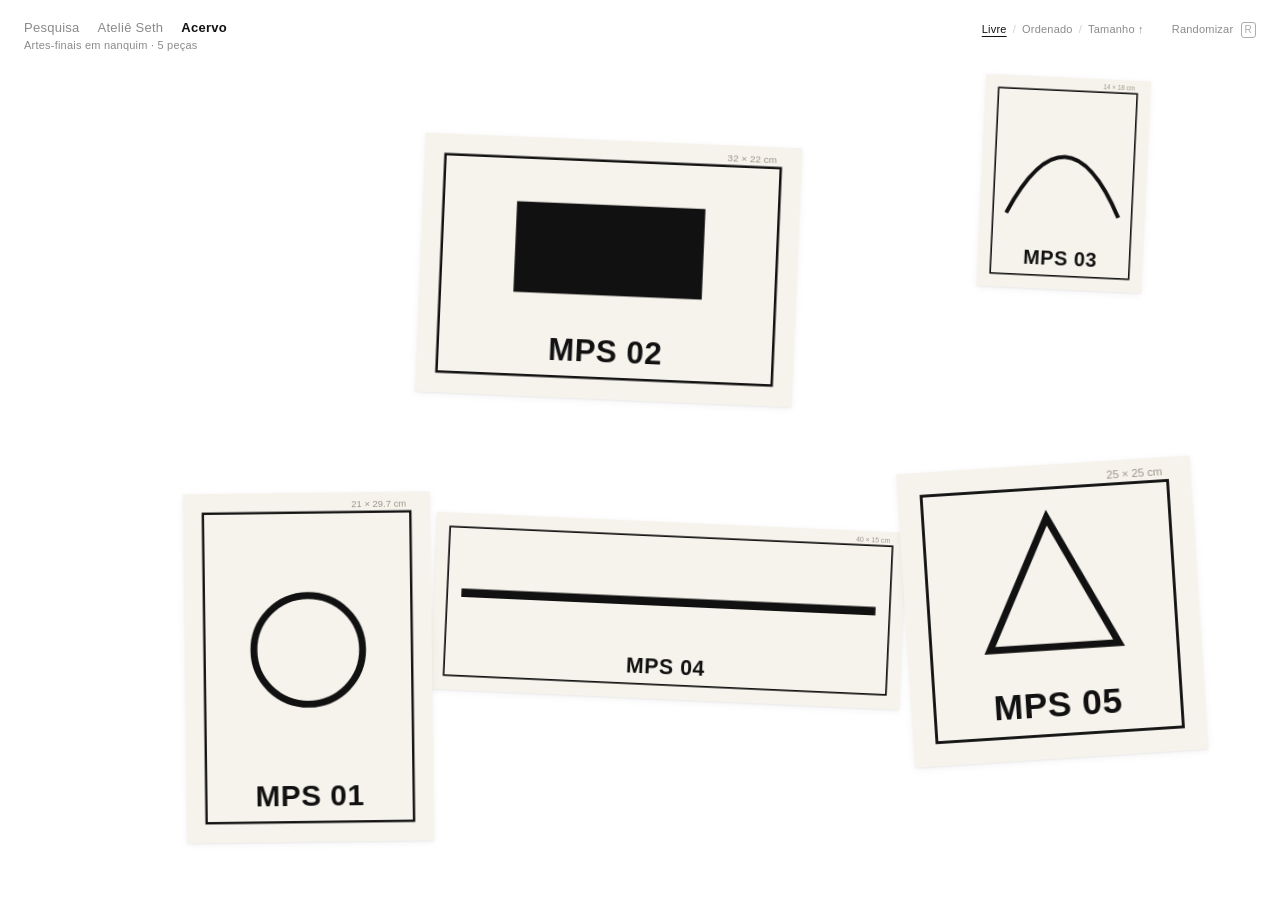
==== index.html @ 9437423a "Versao inicial do acervo Atelie Seth" ====
<!DOCTYPE html>
<html lang="pt-BR">
<head>
  <meta charset="UTF-8" />
  <meta name="viewport" content="width=device-width, initial-scale=1.0" />
  <title>Acervo — Ateliê Seth</title>
  <meta name="description" content="Arquivo interativo de artes-finais originais em nanquim do Ateliê Seth." />
  <link rel="stylesheet" href="style.css" />
</head>
<body class="page-acervo">

  <!-- Cabeçalho comum às três páginas -->
  <header class="site-header">
    <nav class="site-nav" aria-label="Seções do site">
      <a href="pesquisa.html">Pesquisa</a>
      <a href="seth.html">Ateliê Seth</a>
      <a href="index.html" aria-current="page">Acervo</a>
    </nav>
    <p class="site-header__meta">Artes-finais em nanquim · <span id="piece-count">0</span> peças</p>
  </header>

  <!-- Organização da mesa -->
  <div class="controls" role="toolbar" aria-label="Organização do acervo">
    <div class="controls__group" role="group" aria-label="Disposição das peças">
      <button type="button" class="ctrl" data-modo="livre" aria-pressed="true">Livre</button>
      <span class="controls__sep" aria-hidden="true">/</span>
      <button type="button" class="ctrl" data-modo="id" aria-pressed="false">Ordenado</button>
      <span class="controls__sep" aria-hidden="true">/</span>
      <button type="button" class="ctrl" data-modo="tamanho" aria-pressed="false"
              title="Ordenar por tamanho (clique de novo para inverter)">Tamanho <span class="ctrl__seta" aria-hidden="true">↑</span></button>
    </div>
    <button type="button" class="ctrl ctrl--rand" id="btn-randomizar"
            title="Espalhar as peças de novo (tecla R)">Randomizar <kbd>R</kbd></button>
  </div>

  <!-- Mesa de luz: os itens são inseridos aqui pelo script.js -->
  <main id="canvas" class="canvas" aria-label="Mesa de trabalho com as artes-finais"></main>

  <!-- Visualização em destaque + ficha técnica (preenchida pelo script.js) -->
  <div id="viewer" class="viewer" role="dialog" aria-modal="true" aria-labelledby="viewer-title" hidden>
    <div class="viewer__backdrop" data-close></div>

    <div class="viewer__stage" id="viewer-stage" data-close>
      <img class="viewer__image" id="viewer-image" alt="" draggable="false" />
    </div>

    <aside class="viewer__sheet" id="viewer-sheet" aria-label="Ficha técnica">
      <header class="sheet__header">
        <p class="sheet__kicker">Número de tombo</p>
        <h2 class="sheet__title" id="viewer-title"></h2>
      </header>
      <dl class="sheet__list" id="viewer-list"></dl>
    </aside>

    <nav class="viewer__nav" aria-label="Navegar entre peças">
      <button type="button" class="viewer__btn viewer__btn--prev" id="viewer-prev" aria-label="Peça anterior">←</button>
      <span class="viewer__counter" id="viewer-counter" aria-live="polite"></span>
      <button type="button" class="viewer__btn viewer__btn--next" id="viewer-next" aria-label="Próxima peça">→</button>
    </nav>

    <button type="button" class="viewer__close" id="viewer-close" aria-label="Fechar visualização">Fechar <span aria-hidden="true">×</span></button>
  </div>

  <script src="script.js"></script>
</body>
</html>
---- style.css ----
/* ==========================================================================
   Ateliê Seth — Arquivo de Artes-Finais
   Etapa 1: mesa de luz (canvas livre) + itens
   ========================================================================== */

:root {
  --bg: #ffffff;
  --ink: #111111;
  --ink-soft: #8a8a8a;

  /* Sombra do papel: repouso / levantado durante o arrasto */
  --shadow-rest: 0 1px 2px rgba(0, 0, 0, 0.06), 0 2px 8px rgba(0, 0, 0, 0.05);
  --shadow-lift: 0 6px 14px rgba(0, 0, 0, 0.10), 0 18px 40px rgba(0, 0, 0, 0.12);

  --font: "Helvetica Neue", Helvetica, Arial, sans-serif;
}

*,
*::before,
*::after {
  box-sizing: border-box;
}

html,
body {
  margin: 0;
  height: 100%;
  background: var(--bg);
  color: var(--ink);
  font-family: var(--font);
  -webkit-font-smoothing: antialiased;
}

body.page-acervo {
  overflow: hidden; /* a mesa ocupa a tela inteira, sem rolagem */
}

/* --------------------------------------------------------------------------
   Cabeçalho comum (Pesquisa / Ateliê Seth / Acervo)
   -------------------------------------------------------------------------- */
.site-header {
  position: fixed;
  top: 20px;
  left: 24px;
  z-index: 100000; /* sempre acima das peças */
  transition: opacity 300ms ease;
}

.site-nav {
  display: flex;
  gap: 18px;
  font-size: 13px;
  letter-spacing: 0.02em;
}

.site-nav a {
  color: var(--ink-soft);
  text-decoration: none;
  transition: color 150ms ease;
}

.site-nav a:hover {
  color: var(--ink);
}

.site-nav a[aria-current="page"] {
  color: var(--ink);
  font-weight: 600;
}

.site-nav a:focus-visible {
  outline: 1px solid var(--ink);
  outline-offset: 3px;
}

.site-header__meta {
  margin: 4px 0 0;
  font-size: 11px;
  color: var(--ink-soft);
  letter-spacing: 0.02em;
  pointer-events: none;
  user-select: none;
}

/* --------------------------------------------------------------------------
   Páginas de texto (Pesquisa, Ateliê Seth)
   -------------------------------------------------------------------------- */
.page-texto .site-header {
  position: absolute; /* rola junto com o texto */
}

.texto {
  max-width: 640px;
  padding: 140px 24px 120px;
  margin-left: max(24px, calc((100vw - 640px) / 2 - 120px));
}

.texto__kicker {
  margin: 0;
  font-size: 10px;
  letter-spacing: 0.12em;
  text-transform: uppercase;
  color: var(--ink-soft);
}

.texto__titulo {
  margin: 8px 0 0;
  font-size: clamp(32px, 5vw, 48px);
  font-weight: 600;
  letter-spacing: -0.02em;
  line-height: 1.05;
}

.texto__lead {
  margin: 28px 0 0;
  font-size: 20px;
  line-height: 1.45;
}

.texto__secao {
  margin-top: 56px;
  padding-top: 20px;
  border-top: 1px solid #ececec;
}

.texto__secao h2 {
  margin: 0;
  font-size: 10px;
  font-weight: 400;
  letter-spacing: 0.12em;
  text-transform: uppercase;
  color: var(--ink-soft);
}

.texto__secao p {
  margin: 14px 0 0;
  font-size: 17px;
  line-height: 1.6;
}

/* Marca os trechos que ainda são rascunho; remova a classe ao escrever */
.rascunho {
  color: var(--ink-soft);
}

.texto__seguir {
  margin-top: 72px;
  font-size: 13px;
}

.texto__seguir a {
  color: var(--ink);
  text-underline-offset: 3px;
}

/* --------------------------------------------------------------------------
   Mesa de luz
   -------------------------------------------------------------------------- */
.canvas {
  position: fixed;
  inset: 0;
  overflow: hidden;
  background: var(--bg);
  cursor: grab;              /* o fundo vazio pode ser arrastado (pan) */
  touch-action: none;
}

/* Camada com zoom/pan: as peças ficam aqui dentro */
.mesa {
  position: absolute;
  inset: 0;
  transform-origin: 0 0;
  /* sem will-change: o navegador redesenha as peças nítidas em qualquer zoom */
}

/* --------------------------------------------------------------------------
   Peça (arte-final)
   Posição e rotação são aplicadas via transform pelo script.
   -------------------------------------------------------------------------- */
.piece {
  position: absolute;
  top: 0;
  left: 0;
  margin: 0;
  padding: 0;
  border: 0;
  background: #fff;
  box-shadow: var(--shadow-rest);
  cursor: grab;
  touch-action: none;        /* arrasto funciona no toque sem rolar a página */
  user-select: none;
  -webkit-user-select: none;
  transform-origin: center center;
  opacity: 0;                /* entra com fade após o posicionamento */
  transition:
    opacity 600ms ease,
    box-shadow 200ms ease;
}

.piece.is-placed {
  opacity: 1;
}

.piece img {
  display: block;
  width: 100%;
  height: 100%;
  object-fit: contain;
  pointer-events: none;      /* o evento é tratado no contêiner */
  -webkit-user-drag: none;
}

/* Rótulo de tombo, discreto, abaixo da peça */
.piece__label {
  position: absolute;
  left: 0;
  top: 100%;
  margin-top: 6px;
  font-size: 10px;
  letter-spacing: 0.06em;
  color: var(--ink-soft);
  white-space: nowrap;
  opacity: 0;
  transition: opacity 200ms ease;
  pointer-events: none;
}

.piece:hover .piece__label,
.piece:focus-visible .piece__label,
.piece.is-dragging .piece__label {
  opacity: 1;
}

/* Estado de arrasto: papel "levantado" da mesa */
.piece.is-dragging {
  cursor: grabbing;
  box-shadow: var(--shadow-lift);
  transition: box-shadow 200ms ease; /* sem transição de transform: segue o cursor sem atraso */
}

.piece:focus-visible {
  outline: 1px solid var(--ink);
  outline-offset: 4px;
}

/* Cursor de arrasto em toda a página enquanto uma peça é movida */
body.is-dragging,
body.is-dragging *,
body.is-panning,
body.is-panning * {
  cursor: grabbing !important;
}

/* ==========================================================================
   Etapa 2: visualização em destaque + ficha técnica
   ========================================================================== */
.viewer {
  --sheet-w: 400px;
  --ease-out: cubic-bezier(0.2, 0.7, 0.1, 1);
  position: fixed;
  inset: 0;
  z-index: 200000;
}

.viewer:focus {
  outline: none;
}

.viewer[hidden] {
  display: none;
}

body.viewer-open .site-header {
  opacity: 0;
  transition: opacity 300ms ease;
}

/* Véu branco sobre a mesa */
.viewer__backdrop {
  position: absolute;
  inset: 0;
  background: rgba(255, 255, 255, 0.97);
  opacity: 0;
  transition: opacity 400ms ease;
}

/* Área da imagem: o script calcula o encaixe a partir do padding */
.viewer__stage {
  position: absolute;
  top: 0;
  left: 0;
  bottom: 0;
  right: var(--sheet-w);
  padding: 72px 56px 96px;
  cursor: zoom-out;
}

.viewer__image {
  position: fixed;          /* posição/tamanho definidos pelo script */
  display: block;
  margin: 0;
  background: #fff;
  box-shadow: var(--shadow-lift);
  transform-origin: center center;
  user-select: none;
  -webkit-user-drag: none;
}

/* Zoom na imagem: o palco recorta a imagem ampliada (sem invadir a ficha).
   O palco começa em (0,0), então as coordenadas fixas da imagem não mudam. */
.viewer__stage.is-zoomed {
  contain: paint;
}

.viewer__stage.is-zoomed .viewer__image {
  cursor: grab;
  touch-action: none;
}

.viewer__stage.is-zoomed .viewer__image.is-panning {
  cursor: grabbing;
}

/* Ficha técnica */
.viewer__sheet {
  position: absolute;
  top: 0;
  right: 0;
  bottom: 0;
  width: var(--sheet-w);
  overflow-y: auto;
  padding: 72px 40px 56px;
  background: #fff;
  border-left: 1px solid #ececec;
  opacity: 0;
  transform: translateX(16px);
  transition:
    opacity 350ms ease,
    transform 450ms var(--ease-out);
}

.sheet__kicker {
  margin: 0;
  font-size: 10px;
  letter-spacing: 0.12em;
  text-transform: uppercase;
  color: var(--ink-soft);
}

.sheet__title {
  margin: 6px 0 0;
  font-size: 30px;
  font-weight: 600;
  letter-spacing: -0.01em;
  font-variant-numeric: tabular-nums;
}

.sheet__list {
  margin: 32px 0 0;
}

.sheet__item {
  padding: 16px 0;
  border-top: 1px solid #f0f0f0;
}

.sheet__item dt {
  font-size: 10px;
  letter-spacing: 0.12em;
  text-transform: uppercase;
  color: var(--ink-soft);
}

.sheet__item dd {
  margin: 6px 0 0;
  font-size: 14px;
  line-height: 1.55;
  white-space: pre-line;    /* respeita quebras de linha do JSON (\n) */
}

.sheet__item--texto dd {
  font-style: italic;
}

/* Navegação e fechar: setas nas laterais do palco, contador embaixo */
.viewer__nav {
  position: absolute;
  top: 0;
  left: 0;
  right: var(--sheet-w);
  bottom: 0;
  pointer-events: none;
}

.viewer__btn,
.viewer__close {
  pointer-events: auto;
  font: inherit;
  color: var(--ink);
  background: transparent;
  border: 0;
  cursor: pointer;
}

.viewer__btn {
  position: absolute;
  top: 50%;
  width: 40px;
  height: 40px;
  margin-top: -20px;
  font-size: 16px;
  border-radius: 50%;
  background: rgba(255, 255, 255, 0.85); /* legível sobre a imagem com zoom */
  transition: background-color 150ms ease;
}

.viewer__btn--prev {
  left: 10px;
}

.viewer__btn--next {
  right: 10px;
}

.viewer__btn:hover {
  background: #f2f2f2;
}

.viewer__counter {
  position: absolute;
  left: 50%;
  bottom: 32px;
  transform: translateX(-50%);
  line-height: 36px;
  min-width: 64px;
  text-align: center;
  font-size: 11px;
  letter-spacing: 0.08em;
  color: var(--ink-soft);
  font-variant-numeric: tabular-nums;
}

.viewer__close {
  position: absolute;
  top: 20px;
  right: 24px;
  padding: 6px 8px;
  font-size: 12px;
  letter-spacing: 0.04em;
}

.viewer__close span {
  margin-left: 4px;
  font-size: 15px;
}

.viewer__close:hover {
  text-decoration: underline;
  text-underline-offset: 3px;
}

.viewer__btn:focus-visible,
.viewer__close:focus-visible {
  outline: 1px solid var(--ink);
  outline-offset: 2px;
}

.viewer__nav,
.viewer__close {
  opacity: 0;
  transition: opacity 300ms ease;
}

/* Estado aberto */
.viewer.is-open .viewer__backdrop,
.viewer.is-open .viewer__nav,
.viewer.is-open .viewer__close {
  opacity: 1;
}

.viewer.is-open .viewer__sheet {
  opacity: 1;
  transform: none;
  transition-delay: 120ms;
}

/* Telas estreitas: imagem em cima, ficha embaixo */
@media (max-width: 820px) {
  .viewer {
    --sheet-h: 46vh;
  }

  .viewer__stage {
    right: 0;
    bottom: var(--sheet-h);
    padding: 60px 20px 64px;
  }

  .viewer__sheet {
    top: auto;
    width: 100%;
    height: var(--sheet-h);
    padding: 28px 24px 40px;
    border-left: 0;
    border-top: 1px solid #ececec;
    transform: translateY(16px);
  }

  .sheet__title {
    font-size: 24px;
  }

  .sheet__list {
    margin-top: 20px;
  }

  .viewer__nav {
    right: 0;
    bottom: var(--sheet-h);
  }

  .viewer__counter {
    bottom: 14px;
  }

  .viewer__btn--prev {
    left: 4px;
  }

  .viewer__btn--next {
    right: 4px;
  }

  .viewer__close {
    top: 14px;
    right: 14px;
  }
}

/* ==========================================================================
   Etapa 3: controles — Livre / Ordenado / Tamanho + Randomizar
   ========================================================================== */
.controls {
  position: fixed;
  top: 20px;
  right: 24px;
  z-index: 100000;
  display: flex;
  align-items: baseline;
  gap: 28px;
  font-size: 11px;
  letter-spacing: 0.02em;
  transition: opacity 300ms ease;
}

.controls__group {
  display: flex;
  align-items: baseline;
  gap: 6px;
}

.controls__sep {
  color: #cfcfcf;
}

.ctrl {
  font: inherit;
  letter-spacing: inherit;
  padding: 2px 0;
  border: 0;
  background: none;
  color: var(--ink-soft);
  cursor: pointer;
  transition: color 150ms ease, opacity 200ms ease;
}

.ctrl:hover {
  color: var(--ink);
}

.ctrl[aria-pressed="true"] {
  color: var(--ink);
  text-decoration: underline;
  text-decoration-thickness: 1px;
  text-underline-offset: 3px;
}

.ctrl[data-modo="livre"][aria-pressed="true"],
.ctrl[data-modo="id"][aria-pressed="true"] {
  cursor: default;
}

.ctrl__seta {
  display: inline-block;
  transition: transform 250ms ease;
}

.ctrl:focus-visible {
  outline: 1px solid var(--ink);
  outline-offset: 3px;
}

.ctrl kbd {
  display: inline-block;
  min-width: 15px;
  margin-left: 4px;
  padding: 0 3px;
  font: inherit;
  font-size: 10px;
  line-height: 14px;
  text-align: center;
  border: 1px solid currentColor;
  border-radius: 3px;
  opacity: 0.7;
}

.ctrl--rand:disabled {
  opacity: 0.35;
  cursor: default;
}

.ctrl--rand:disabled:hover {
  color: var(--ink-soft);
}

body.viewer-open .controls {
  opacity: 0;
  pointer-events: none;
}

/* Peça em trânsito entre os modos (classe aplicada só durante a animação,
   para que o arrasto continue sem atraso) */
.piece.is-moving {
  transition:
    opacity 600ms ease,
    box-shadow 200ms ease,
    transform var(--dur, 750ms) cubic-bezier(0.2, 0.7, 0.1, 1) var(--atraso, 0ms),
    width var(--dur, 750ms) cubic-bezier(0.2, 0.7, 0.1, 1) var(--atraso, 0ms),
    height var(--dur, 750ms) cubic-bezier(0.2, 0.7, 0.1, 1) var(--atraso, 0ms);
}

/* Easter egg: Randomizar 5x rápido → a mesa pisca de cor.
   0,4 s por cor (2,5 trocas/s, abaixo do limite de 3/s recomendado
   para não oferecer risco a pessoas fotossensíveis). */
.canvas.festa {
  animation: festa 2.4s steps(1, end) infinite;
}

@keyframes festa {
  0%      { background-color: #ff4d2e; }
  16.66%  { background-color: #ffd23f; }
  33.33%  { background-color: #3ddc84; }
  50%     { background-color: #1fc8e6; }
  66.66%  { background-color: #3d5afe; }
  83.33%  { background-color: #e040fb; }
}

/* Nos modos ordenados, o número de tombo fica sempre visível */
body.modo-ordem .piece__label {
  opacity: 1;
}

/* Telas estreitas: controles descem para a base da tela */
@media (max-width: 700px) {
  .controls {
    top: auto;
    bottom: 16px;
    left: 16px;
    right: 16px;
    justify-content: space-between;
    gap: 12px;
  }

  .site-header {
    top: 16px;
    left: 16px;
  }

  .site-nav {
    gap: 14px;
  }
}

@media (prefers-reduced-motion: reduce) {
  .canvas.festa {
    animation: none;
  }

  .piece.is-moving,
  .controls,
  .site-header,
  .piece,
  .viewer__backdrop,
  .viewer__sheet,
  .viewer__nav,
  .viewer__close {
    transition: none;
  }
}
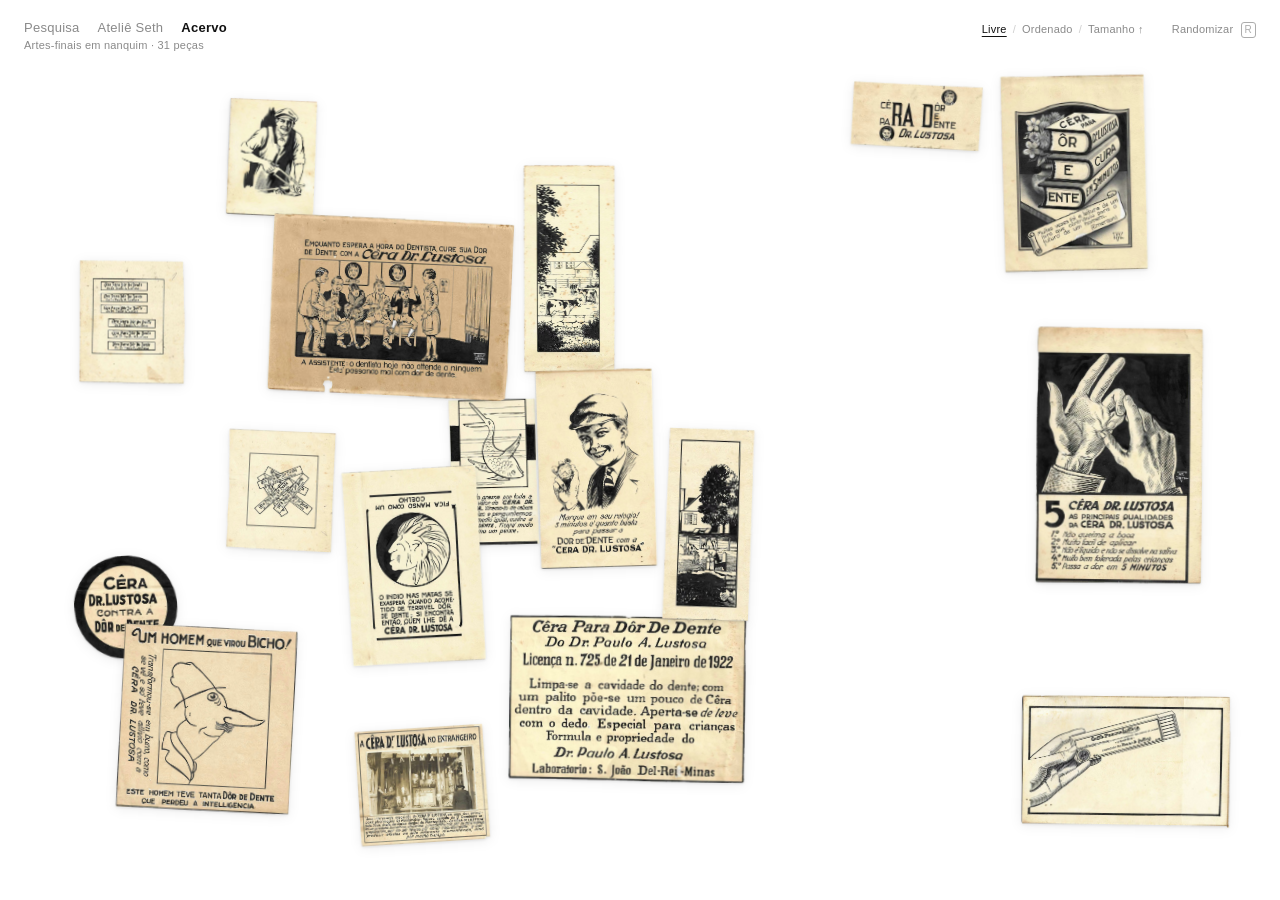
==== commit c0915561: "Acervo com scans reais, ficha catalográfica e novas interações - 31 artes-finais sem fundo em AVIF (" ====
--- a/index.html
+++ b/index.html
@@ -44,6 +44,17 @@
       <img class="viewer__image" id="viewer-image" alt="" draggable="false" />
     </div>
 
+    <!-- Ações sobre a peça (posição calculada pelo script) -->
+    <div class="viewer__acoes" id="viewer-acoes">
+      <span class="viewer__acoes-vazio" aria-hidden="true"></span>
+      <button type="button" class="viewer__acao viewer__reset" id="viewer-reset" tabindex="-1" aria-hidden="true">
+        <span aria-hidden="true">▢</span> posição original
+      </button>
+      <button type="button" class="viewer__acao" id="viewer-virar" aria-label="Virar 90 graus no sentido horário">
+        <span aria-hidden="true">↻</span> virar
+      </button>
+    </div>
+
     <aside class="viewer__sheet" id="viewer-sheet" aria-label="Ficha técnica">
       <header class="sheet__header">
         <p class="sheet__kicker">Número de tombo</p>
@@ -61,6 +72,7 @@
     <button type="button" class="viewer__close" id="viewer-close" aria-label="Fechar visualização">Fechar <span aria-hidden="true">×</span></button>
   </div>
 
+  <script src="acervo.js"></script>
   <script src="script.js"></script>
 </body>
 </html>
--- a/style.css
+++ b/style.css
@@ -210,6 +210,26 @@
   -webkit-user-drag: none;
 }
 
+/* Peça com scan recortado (fundo transparente): sem caixa branca;
+   a sombra acompanha o contorno real do papel */
+.piece.tem-scan {
+  background: transparent;
+  box-shadow: none;
+}
+
+.piece.tem-scan img {
+  filter: drop-shadow(0 1px 1.5px rgba(0, 0, 0, 0.10)) drop-shadow(0 2px 6px rgba(0, 0, 0, 0.07));
+  transition: filter 200ms ease;
+}
+
+.piece.tem-scan.is-dragging {
+  box-shadow: none;
+}
+
+.piece.tem-scan.is-dragging img {
+  filter: drop-shadow(0 6px 10px rgba(0, 0, 0, 0.14)) drop-shadow(0 18px 30px rgba(0, 0, 0, 0.14));
+}
+
 /* Rótulo de tombo, discreto, abaixo da peça */
 .piece__label {
   position: absolute;
@@ -299,8 +319,8 @@
   position: fixed;          /* posição/tamanho definidos pelo script */
   display: block;
   margin: 0;
-  background: #fff;
-  box-shadow: var(--shadow-lift);
+  /* sombra pelo contorno: funciona com o recorte transparente dos scans */
+  filter: drop-shadow(0 6px 10px rgba(0, 0, 0, 0.10)) drop-shadow(0 18px 30px rgba(0, 0, 0, 0.10));
   transform-origin: center center;
   user-select: none;
   -webkit-user-drag: none;
@@ -312,13 +332,98 @@
   contain: paint;
 }
 
-.viewer__stage.is-zoomed .viewer__image {
+/* Mãozinha: em 1x arrastar gira a peça; com zoom, move (pan) */
+.viewer__image {
   cursor: grab;
   touch-action: none;
 }
 
-.viewer__stage.is-zoomed .viewer__image.is-panning {
+.viewer__image.is-panning {
   cursor: grabbing;
+}
+
+/* Ações sobre a peça: "posição original" e "virar".
+   O grupo fica sempre no mesmo lugar, acima do topo da peça mais alta do
+   acervo (posição calculada pelo script). A grade 1fr | auto | 1fr deixa
+   "posição original" exatamente no centro do palco e "virar" à direita. */
+.viewer__acoes {
+  position: fixed;
+  z-index: 2;
+  display: grid;
+  grid-template-columns: 1fr auto 1fr;
+  gap: 8px;
+  transform: translateX(-50%);
+  opacity: 0;
+  pointer-events: none;
+  transition: opacity 200ms ease;
+}
+
+.viewer__acoes.is-visible {
+  opacity: 1;
+}
+
+.viewer__acoes-vazio {
+  grid-column: 1;
+}
+
+.viewer__acao {
+  padding: 7px 14px;
+  font: inherit;
+  font-size: 12px;
+  letter-spacing: 0.02em;
+  color: var(--ink);
+  background: rgba(255, 255, 255, 0.92);
+  border: 1px solid #e2e2e2;
+  border-radius: 999px;
+  box-shadow: 0 2px 10px rgba(0, 0, 0, 0.08);
+  cursor: pointer;
+  white-space: nowrap;
+  pointer-events: auto;
+  transition: opacity 200ms ease, transform 250ms ease,
+              background-color 150ms ease, border-color 150ms ease;
+}
+
+.viewer__acoes:not(.is-visible) .viewer__acao {
+  pointer-events: none;
+}
+
+.viewer__acao:hover {
+  background: #fff;
+  border-color: #cfcfcf;
+}
+
+.viewer__acao span {
+  display: inline-block;
+  margin-right: 3px;
+  font-size: 14px;
+  line-height: 1;
+}
+
+.viewer__acao:focus-visible {
+  outline: 1px solid var(--ink);
+  outline-offset: 2px;
+}
+
+/* "posição original" só aparece quando há algo a desfazer
+   (o lugar dele fica reservado, para "virar" não se mexer) */
+.viewer__reset {
+  grid-column: 2;
+  opacity: 0;
+  transform: translateY(6px);
+}
+
+.viewer__reset:not(.is-visible) {
+  pointer-events: none;
+}
+
+.viewer__reset.is-visible {
+  opacity: 1;
+  transform: none;
+}
+
+#viewer-virar {
+  grid-column: 3;
+  justify-self: start;
 }
 
 /* Ficha técnica */
@@ -639,7 +744,7 @@
     height var(--dur, 750ms) cubic-bezier(0.2, 0.7, 0.1, 1) var(--atraso, 0ms);
 }
 
-/* Easter egg: Randomizar 5x rápido → a mesa pisca de cor.
+/* Easter egg: Randomizar 4x rápido → a mesa pisca de cor.
    0,4 s por cor (2,5 trocas/s, abaixo do limite de 3/s recomendado
    para não oferecer risco a pessoas fotossensíveis). */
 .canvas.festa {
@@ -682,6 +787,11 @@
 }
 
 @media (prefers-reduced-motion: reduce) {
+  .viewer__acoes,
+  .viewer__acao {
+    transition: none;
+  }
+
   .canvas.festa {
     animation: none;
   }
